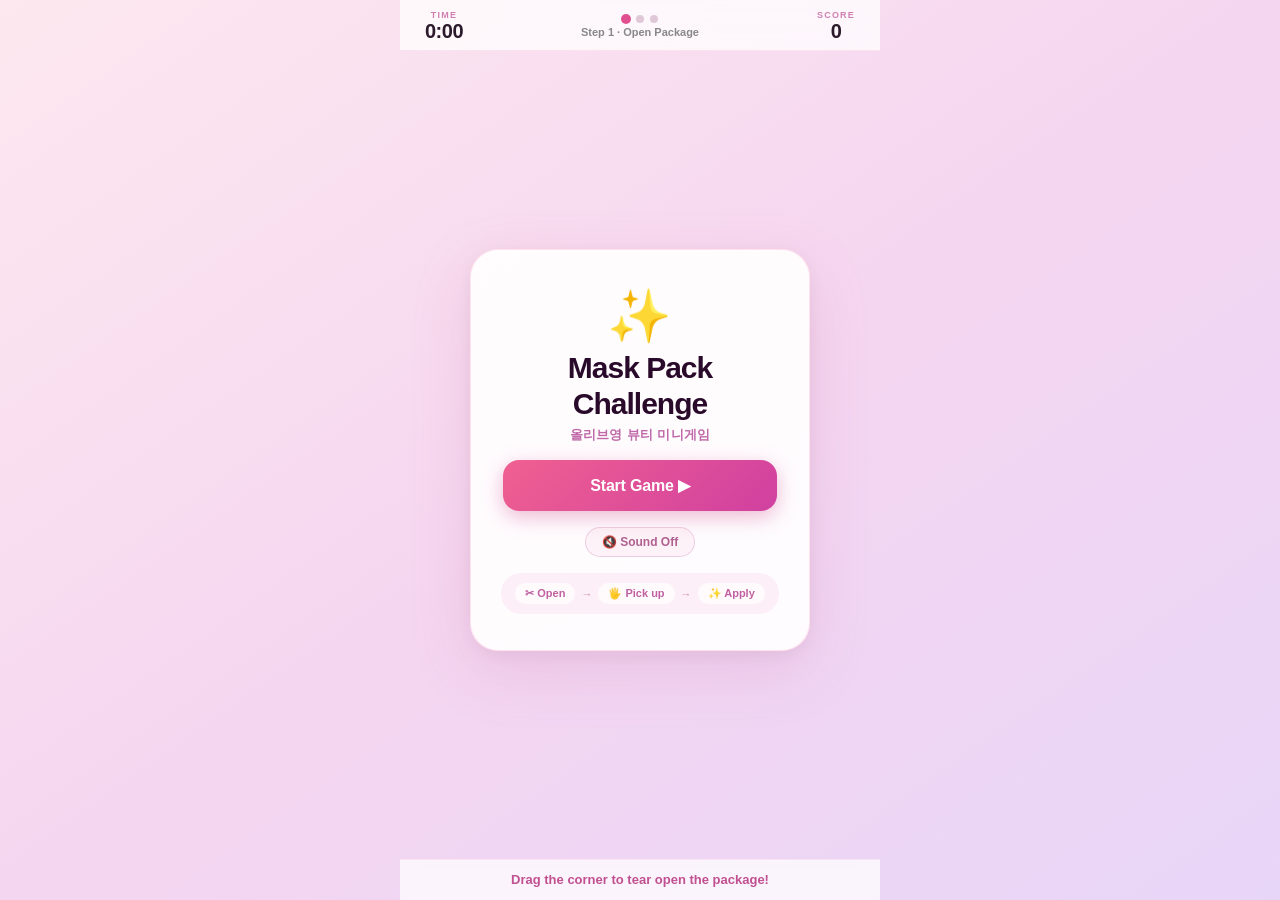
==== index.html @ 70fda0b8 "Add Mask Pack Challenge game — 3-step K-beauty mini game" ====
<!DOCTYPE html>
<html lang="en">
<head>
  <meta charset="UTF-8">
  <meta name="viewport" content="width=device-width, initial-scale=1.0, user-scalable=no">
  <title>Mask Pack Challenge</title>
  <link rel="stylesheet" href="style.css">
</head>
<body>

<!-- ── Start Screen ── -->
<div id="startScreen" class="overlay active">
  <div class="start-inner">
    <div class="logo-wrap">
      <div class="logo-sparkle">✨</div>
      <h1 class="game-title">Mask Pack<br>Challenge</h1>
      <p class="game-sub">올리브영 뷰티 미니게임</p>
    </div>
    <div class="best-wrap" id="bestWrap" style="display:none">
      <span class="best-label">🏆 BEST</span>
      <span class="best-val" id="bestVal">0</span>
    </div>
    <button class="btn-primary" id="btnStart">Start Game ▶</button>
    <div class="music-row">
      <button class="btn-music" id="btnMusic">🔇 Sound Off</button>
    </div>
    <div class="steps-preview">
      <div class="step-chip">✂ Open</div>
      <div class="step-arrow">→</div>
      <div class="step-chip">🖐 Pick up</div>
      <div class="step-arrow">→</div>
      <div class="step-chip">✨ Apply</div>
    </div>
  </div>
</div>

<!-- ── Complete Screen ── -->
<div id="completeScreen" class="overlay">
  <canvas id="confettiCanvas"></canvas>
  <div class="complete-inner">
    <div class="complete-face" id="completeFace"></div>
    <h2 class="complete-title" id="completeTitle">Perfect!</h2>
    <div class="stars-row" id="starsRow"></div>
    <div class="score-card">
      <div class="score-row">
        <span class="score-label">Score</span>
        <span class="score-num" id="finalScore">0</span>
      </div>
      <div class="score-row" id="newBestRow" style="display:none">
        <span class="score-label new-best">🏆 New Best!</span>
      </div>
      <div class="score-details" id="scoreDetails"></div>
    </div>
    <div class="complete-btns">
      <button class="btn-primary" id="btnReplay">Play Again</button>
      <button class="btn-secondary" id="btnHome">Home</button>
    </div>
  </div>
</div>

<!-- ── Game Canvas ── -->
<div id="gameWrap">
  <div class="hud">
    <div class="hud-left">
      <div class="hud-label">TIME</div>
      <div class="hud-val" id="timerDisplay">0:00</div>
    </div>
    <div class="hud-center">
      <div class="step-dots">
        <div class="sdot active" id="sd1"></div>
        <div class="sdot" id="sd2"></div>
        <div class="sdot" id="sd3"></div>
      </div>
      <div class="hud-step-label" id="stepLabel">Step 1 · Open Package</div>
    </div>
    <div class="hud-right">
      <div class="hud-label">SCORE</div>
      <div class="hud-val" id="scoreDisplay">0</div>
    </div>
  </div>
  <canvas id="game"></canvas>
  <div class="instruction-bar" id="instrBar">
    <span id="instrText">Drag the corner to tear open the package!</span>
  </div>
</div>

<script src="script.js"></script>
</body>
</html>
---- style.css ----
/* ── Reset ── */
*, *::before, *::after { box-sizing: border-box; margin: 0; padding: 0; }
html, body {
  width: 100%; height: 100%; overflow: hidden;
  font-family: 'Apple SD Gothic Neo', -apple-system, 'Noto Sans KR', sans-serif;
  background: #FDE8EF;
  touch-action: none;
  -webkit-tap-highlight-color: transparent;
  user-select: none;
}

/* ── Background ── */
body {
  background: linear-gradient(145deg, #FDE8EF 0%, #F5D6F0 50%, #E8D6F8 100%);
  display: flex; align-items: center; justify-content: center;
}

/* ── Game wrap ── */
#gameWrap {
  position: relative;
  width: 100%; max-width: 480px;
  height: 100vh; height: 100dvh;
  display: flex; flex-direction: column;
  overflow: hidden;
}

#game {
  flex: 1;
  display: block;
  width: 100%;
  cursor: grab;
  touch-action: none;
}
#game:active { cursor: grabbing; }

/* ── HUD ── */
.hud {
  display: flex; align-items: center; justify-content: space-between;
  padding: 10px 18px 8px;
  background: rgba(255,255,255,0.75);
  backdrop-filter: blur(10px);
  border-bottom: 1px solid rgba(240,180,210,0.3);
  flex-shrink: 0;
  gap: 8px;
}
.hud-left, .hud-right { text-align: center; min-width: 52px; }
.hud-center { flex: 1; text-align: center; }
.hud-label {
  font-size: 9px; font-weight: 800; letter-spacing: 1.2px;
  color: #D080B0; text-transform: uppercase;
}
.hud-val {
  font-size: 20px; font-weight: 900; color: #2A1A2A;
  letter-spacing: -0.5px; line-height: 1.1;
  font-variant-numeric: tabular-nums;
}
.step-dots { display: flex; gap: 6px; justify-content: center; margin-bottom: 3px; }
.sdot {
  width: 8px; height: 8px; border-radius: 50%;
  background: #E0C8D8; transition: background 0.3s, transform 0.3s;
}
.sdot.active { background: #E05090; transform: scale(1.25); }
.sdot.done { background: #A0D090; }
.hud-step-label { font-size: 11px; font-weight: 700; color: #888; }

/* ── Instruction bar ── */
.instruction-bar {
  padding: 10px 20px 12px;
  background: rgba(255,255,255,0.72);
  backdrop-filter: blur(8px);
  text-align: center;
  border-top: 1px solid rgba(240,180,210,0.25);
  flex-shrink: 0;
}
#instrText {
  font-size: 13px; font-weight: 700; color: #C05090;
  animation: instrPulse 2s ease-in-out infinite;
}
@keyframes instrPulse { 0%,100%{opacity:1} 50%{opacity:0.65} }

/* ── Overlay screens ── */
.overlay {
  position: fixed; inset: 0;
  display: flex; align-items: center; justify-content: center;
  z-index: 50;
  opacity: 0; pointer-events: none;
  transition: opacity 0.35s ease;
}
.overlay.active { opacity: 1; pointer-events: all; }

/* ── Start Screen ── */
.start-inner {
  background: rgba(255,255,255,0.92);
  backdrop-filter: blur(20px);
  border-radius: 28px;
  padding: 40px 32px 36px;
  max-width: 340px; width: 90%;
  display: flex; flex-direction: column; align-items: center; gap: 16px;
  box-shadow: 0 20px 60px rgba(200,100,160,0.18), 0 4px 20px rgba(0,0,0,0.06);
  border: 1px solid rgba(255,200,220,0.5);
}

.logo-wrap { text-align: center; }
.logo-sparkle {
  font-size: 52px; line-height: 1;
  margin-bottom: 8px;
  animation: spin 4s linear infinite;
  display: block;
}
@keyframes spin { 0%{transform:rotate(0deg)} 100%{transform:rotate(360deg)} }

.game-title {
  font-size: 30px; font-weight: 900; color: #2A0A2A;
  letter-spacing: -1px; line-height: 1.2; text-align: center;
}
.game-sub {
  font-size: 13px; font-weight: 600; color: #C068A8;
  margin-top: 4px; letter-spacing: 0.3px;
}

.best-wrap {
  display: flex; align-items: center; gap: 8px;
  background: #FFF4CC; border-radius: 20px;
  padding: 6px 16px;
}
.best-label { font-size: 12px; font-weight: 800; color: #B08010; }
.best-val { font-size: 18px; font-weight: 900; color: #805000; }

/* Buttons */
.btn-primary {
  width: 100%; padding: 16px;
  background: linear-gradient(135deg, #F06090, #D040A0);
  color: white; border: none; border-radius: 16px;
  font-size: 16px; font-weight: 800; letter-spacing: -0.2px;
  cursor: pointer; box-shadow: 0 6px 20px rgba(200,60,130,0.35);
  transition: transform 0.1s, box-shadow 0.1s;
}
.btn-primary:active { transform: scale(0.97); box-shadow: 0 3px 10px rgba(200,60,130,0.25); }

.btn-secondary {
  padding: 14px 28px;
  background: rgba(240,180,210,0.2);
  color: #C05090; border: 2px solid rgba(200,120,170,0.3);
  border-radius: 14px; font-size: 15px; font-weight: 700;
  cursor: pointer; transition: transform 0.1s, background 0.2s;
}
.btn-secondary:active { transform: scale(0.97); }

.btn-music {
  background: rgba(240,180,210,0.15);
  border: 1.5px solid rgba(200,120,170,0.3);
  border-radius: 20px; padding: 7px 16px;
  font-size: 12px; font-weight: 700; color: #B06090;
  cursor: pointer; transition: background 0.2s;
}
.btn-music:active { background: rgba(240,180,210,0.3); }

.music-row { width: 100%; display: flex; justify-content: center; }

.steps-preview {
  display: flex; align-items: center; gap: 6px;
  padding: 10px 14px;
  background: rgba(250,220,235,0.4);
  border-radius: 20px;
}
.step-chip {
  font-size: 11px; font-weight: 800; color: #C060A0;
  background: rgba(255,255,255,0.7);
  padding: 4px 10px; border-radius: 12px;
  white-space: nowrap;
}
.step-arrow { font-size: 11px; color: #D090B8; }

/* ── Complete Screen ── */
#confettiCanvas {
  position: absolute; inset: 0;
  width: 100%; height: 100%;
  pointer-events: none;
}

.complete-inner {
  background: rgba(255,255,255,0.93);
  backdrop-filter: blur(20px);
  border-radius: 28px;
  padding: 36px 28px 32px;
  max-width: 340px; width: 90%;
  display: flex; flex-direction: column; align-items: center; gap: 14px;
  box-shadow: 0 20px 60px rgba(200,100,160,0.2), 0 4px 20px rgba(0,0,0,0.06);
  border: 1px solid rgba(255,200,220,0.5);
  position: relative; z-index: 1;
}

.complete-face { font-size: 60px; line-height: 1; animation: bounceIn 0.6s cubic-bezier(.2,1.4,.5,1); }
@keyframes bounceIn { 0%{transform:scale(0.3);opacity:0} 100%{transform:scale(1);opacity:1} }

.complete-title {
  font-size: 32px; font-weight: 900; color: #2A0A2A;
  letter-spacing: -1px;
  animation: bounceIn 0.5s 0.1s cubic-bezier(.2,1.4,.5,1) both;
}

.stars-row {
  display: flex; gap: 8px;
  animation: bounceIn 0.5s 0.2s cubic-bezier(.2,1.4,.5,1) both;
}
.star {
  font-size: 34px; line-height: 1;
  filter: drop-shadow(0 2px 4px rgba(200,150,0,0.3));
}

.score-card {
  background: rgba(250,235,245,0.5);
  border-radius: 16px; padding: 16px 24px;
  width: 100%; display: flex; flex-direction: column; gap: 8px;
  animation: bounceIn 0.5s 0.3s cubic-bezier(.2,1.4,.5,1) both;
}
.score-row { display: flex; justify-content: space-between; align-items: center; }
.score-label { font-size: 13px; font-weight: 700; color: #B080A0; }
.score-num { font-size: 36px; font-weight: 900; color: #2A0A2A; letter-spacing: -1px; }
.new-best { color: #D0A000; }
.score-details { font-size: 12px; color: #C090B0; line-height: 1.8; }

.complete-btns {
  display: flex; flex-direction: column; gap: 10px; width: 100%;
  animation: bounceIn 0.5s 0.4s cubic-bezier(.2,1.4,.5,1) both;
}
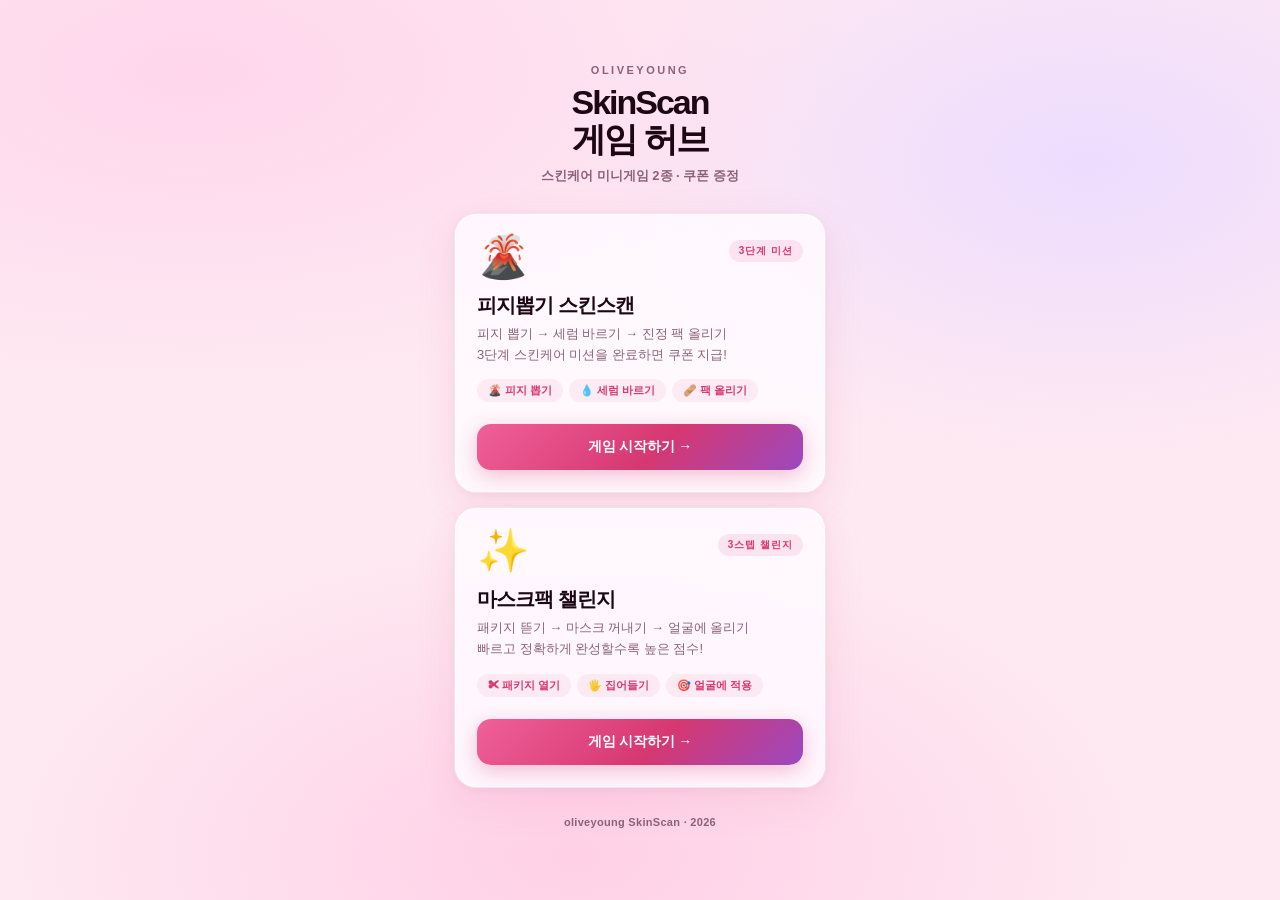
==== commit aa787601: "Add pore game + landing hub page - pore-game.html: full redesign with rose/plum token system, glassm" ====
--- a/index.html
+++ b/index.html
@@ -1,89 +1,126 @@
 <!DOCTYPE html>
-<html lang="en">
+<html lang="ko">
 <head>
-  <meta charset="UTF-8">
-  <meta name="viewport" content="width=device-width, initial-scale=1.0, user-scalable=no">
-  <title>Mask Pack Challenge</title>
-  <link rel="stylesheet" href="style.css">
+<meta charset="UTF-8">
+<meta name="viewport" content="width=device-width, initial-scale=1.0, user-scalable=no">
+<title>oliveyoung SkinScan 게임 허브</title>
+<style>
+:root{
+  --rose:#D63870; --rose-lt:#F0609A; --plum:#9B48C0;
+  --surface:rgba(255,249,254,0.93); --text:#1C0714; --sub:#8C6278;
+  --border:rgba(214,56,112,0.12);
+}
+*,*::before,*::after{box-sizing:border-box;margin:0;padding:0}
+html,body{
+  width:100%;height:100%;
+  font-family:'Apple SD Gothic Neo','Noto Sans KR',-apple-system,sans-serif;
+  -webkit-font-smoothing:antialiased;
+  background-color:#FEE9F2;
+  background-image:
+    radial-gradient(ellipse 80% 55% at 15% 8%, #FFD6EC 0%, transparent 65%),
+    radial-gradient(ellipse 65% 55% at 85% 18%, #EDDCFF 0%, transparent 60%),
+    radial-gradient(ellipse 70% 55% at 45% 95%, #FFD0E6 0%, transparent 65%);
+  display:flex;align-items:center;justify-content:center;min-height:100vh;
+}
+.wrap{
+  width:100%;max-width:420px;
+  padding:40px 24px 48px;
+  display:flex;flex-direction:column;align-items:center;gap:28px;
+}
+.brand{text-align:center}
+.brand-eye{font-size:11px;font-weight:800;color:var(--sub);letter-spacing:2.5px;text-transform:uppercase;margin-bottom:8px}
+.brand-title{font-size:34px;font-weight:900;color:var(--text);letter-spacing:-2px;line-height:1.1}
+.brand-sub{font-size:13px;color:var(--sub);margin-top:8px;font-weight:600}
+
+.games{width:100%;display:flex;flex-direction:column;gap:14px}
+
+.game-card{
+  background:var(--surface);
+  border-radius:22px;
+  border:1px solid var(--border);
+  box-shadow:0 12px 40px rgba(214,56,112,0.1),0 2px 8px rgba(0,0,0,0.04),
+             inset 0 0 0 1px rgba(255,255,255,0.85);
+  overflow:hidden;
+  text-decoration:none;
+  display:block;
+  transition:transform 0.15s,box-shadow 0.15s;
+  -webkit-tap-highlight-color:transparent;
+}
+.game-card:active{transform:scale(0.98);box-shadow:0 6px 20px rgba(214,56,112,0.12)}
+
+.card-top{padding:22px 22px 0;display:flex;align-items:flex-start;justify-content:space-between;gap:12px}
+.card-icon{font-size:42px;line-height:1}
+.card-badge{
+  font-size:10px;font-weight:800;letter-spacing:1px;text-transform:uppercase;
+  padding:4px 10px;border-radius:20px;
+  background:rgba(214,56,112,0.1);color:var(--rose);
+  margin-top:4px;white-space:nowrap;
+}
+.card-body{padding:14px 22px 22px}
+.card-name{font-size:20px;font-weight:900;color:var(--text);letter-spacing:-1px;margin-bottom:5px}
+.card-desc{font-size:13px;color:var(--sub);line-height:1.6}
+.card-steps{display:flex;gap:6px;margin-top:14px;flex-wrap:wrap}
+.step-pill{
+  font-size:11px;font-weight:700;padding:4px 11px;border-radius:20px;
+  background:rgba(214,56,112,0.07);color:var(--rose);
+}
+
+.card-cta{
+  margin:0 22px 22px;padding:14px;
+  background:linear-gradient(135deg,var(--rose-lt) 0%,var(--rose) 55%,var(--plum) 100%);
+  border-radius:14px;text-align:center;
+  font-size:14px;font-weight:800;color:white;letter-spacing:-0.2px;
+  box-shadow:0 6px 20px rgba(214,56,112,0.3);
+}
+
+.footer{text-align:center;font-size:11px;color:var(--sub);font-weight:600;letter-spacing:0.3px}
+</style>
 </head>
 <body>
+<div class="wrap">
+  <div class="brand">
+    <p class="brand-eye">oliveyoung</p>
+    <h1 class="brand-title">SkinScan<br>게임 허브</h1>
+    <p class="brand-sub">스킨케어 미니게임 2종 · 쿠폰 증정</p>
+  </div>
 
-<!-- ── Start Screen ── -->
-<div id="startScreen" class="overlay active">
-  <div class="start-inner">
-    <div class="logo-wrap">
-      <div class="logo-sparkle">✨</div>
-      <h1 class="game-title">Mask Pack<br>Challenge</h1>
-      <p class="game-sub">올리브영 뷰티 미니게임</p>
-    </div>
-    <div class="best-wrap" id="bestWrap" style="display:none">
-      <span class="best-label">🏆 BEST</span>
-      <span class="best-val" id="bestVal">0</span>
-    </div>
-    <button class="btn-primary" id="btnStart">Start Game ▶</button>
-    <div class="music-row">
-      <button class="btn-music" id="btnMusic">🔇 Sound Off</button>
-    </div>
-    <div class="steps-preview">
-      <div class="step-chip">✂ Open</div>
-      <div class="step-arrow">→</div>
-      <div class="step-chip">🖐 Pick up</div>
-      <div class="step-arrow">→</div>
-      <div class="step-chip">✨ Apply</div>
-    </div>
+  <div class="games">
+    <a class="game-card" href="pore-game.html">
+      <div class="card-top">
+        <span class="card-icon">🌋</span>
+        <span class="card-badge">3단계 미션</span>
+      </div>
+      <div class="card-body">
+        <p class="card-name">피지뽑기 스킨스캔</p>
+        <p class="card-desc">피지 뽑기 → 세럼 바르기 → 진정 팩 올리기<br>3단계 스킨케어 미션을 완료하면 쿠폰 지급!</p>
+        <div class="card-steps">
+          <span class="step-pill">🌋 피지 뽑기</span>
+          <span class="step-pill">💧 세럼 바르기</span>
+          <span class="step-pill">🩹 팩 올리기</span>
+        </div>
+      </div>
+      <div class="card-cta">게임 시작하기 →</div>
+    </a>
+
+    <a class="game-card" href="mask-game.html">
+      <div class="card-top">
+        <span class="card-icon">✨</span>
+        <span class="card-badge">3스텝 챌린지</span>
+      </div>
+      <div class="card-body">
+        <p class="card-name">마스크팩 챌린지</p>
+        <p class="card-desc">패키지 뜯기 → 마스크 꺼내기 → 얼굴에 올리기<br>빠르고 정확하게 완성할수록 높은 점수!</p>
+        <div class="card-steps">
+          <span class="step-pill">✂ 패키지 열기</span>
+          <span class="step-pill">🖐 집어들기</span>
+          <span class="step-pill">🎯 얼굴에 적용</span>
+        </div>
+      </div>
+      <div class="card-cta">게임 시작하기 →</div>
+    </a>
   </div>
+
+  <p class="footer">oliveyoung SkinScan · 2026</p>
 </div>
-
-<!-- ── Complete Screen ── -->
-<div id="completeScreen" class="overlay">
-  <canvas id="confettiCanvas"></canvas>
-  <div class="complete-inner">
-    <div class="complete-face" id="completeFace"></div>
-    <h2 class="complete-title" id="completeTitle">Perfect!</h2>
-    <div class="stars-row" id="starsRow"></div>
-    <div class="score-card">
-      <div class="score-row">
-        <span class="score-label">Score</span>
-        <span class="score-num" id="finalScore">0</span>
-      </div>
-      <div class="score-row" id="newBestRow" style="display:none">
-        <span class="score-label new-best">🏆 New Best!</span>
-      </div>
-      <div class="score-details" id="scoreDetails"></div>
-    </div>
-    <div class="complete-btns">
-      <button class="btn-primary" id="btnReplay">Play Again</button>
-      <button class="btn-secondary" id="btnHome">Home</button>
-    </div>
-  </div>
-</div>
-
-<!-- ── Game Canvas ── -->
-<div id="gameWrap">
-  <div class="hud">
-    <div class="hud-left">
-      <div class="hud-label">TIME</div>
-      <div class="hud-val" id="timerDisplay">0:00</div>
-    </div>
-    <div class="hud-center">
-      <div class="step-dots">
-        <div class="sdot active" id="sd1"></div>
-        <div class="sdot" id="sd2"></div>
-        <div class="sdot" id="sd3"></div>
-      </div>
-      <div class="hud-step-label" id="stepLabel">Step 1 · Open Package</div>
-    </div>
-    <div class="hud-right">
-      <div class="hud-label">SCORE</div>
-      <div class="hud-val" id="scoreDisplay">0</div>
-    </div>
-  </div>
-  <canvas id="game"></canvas>
-  <div class="instruction-bar" id="instrBar">
-    <span id="instrText">Drag the corner to tear open the package!</span>
-  </div>
-</div>
-
-<script src="script.js"></script>
 </body>
 </html>
